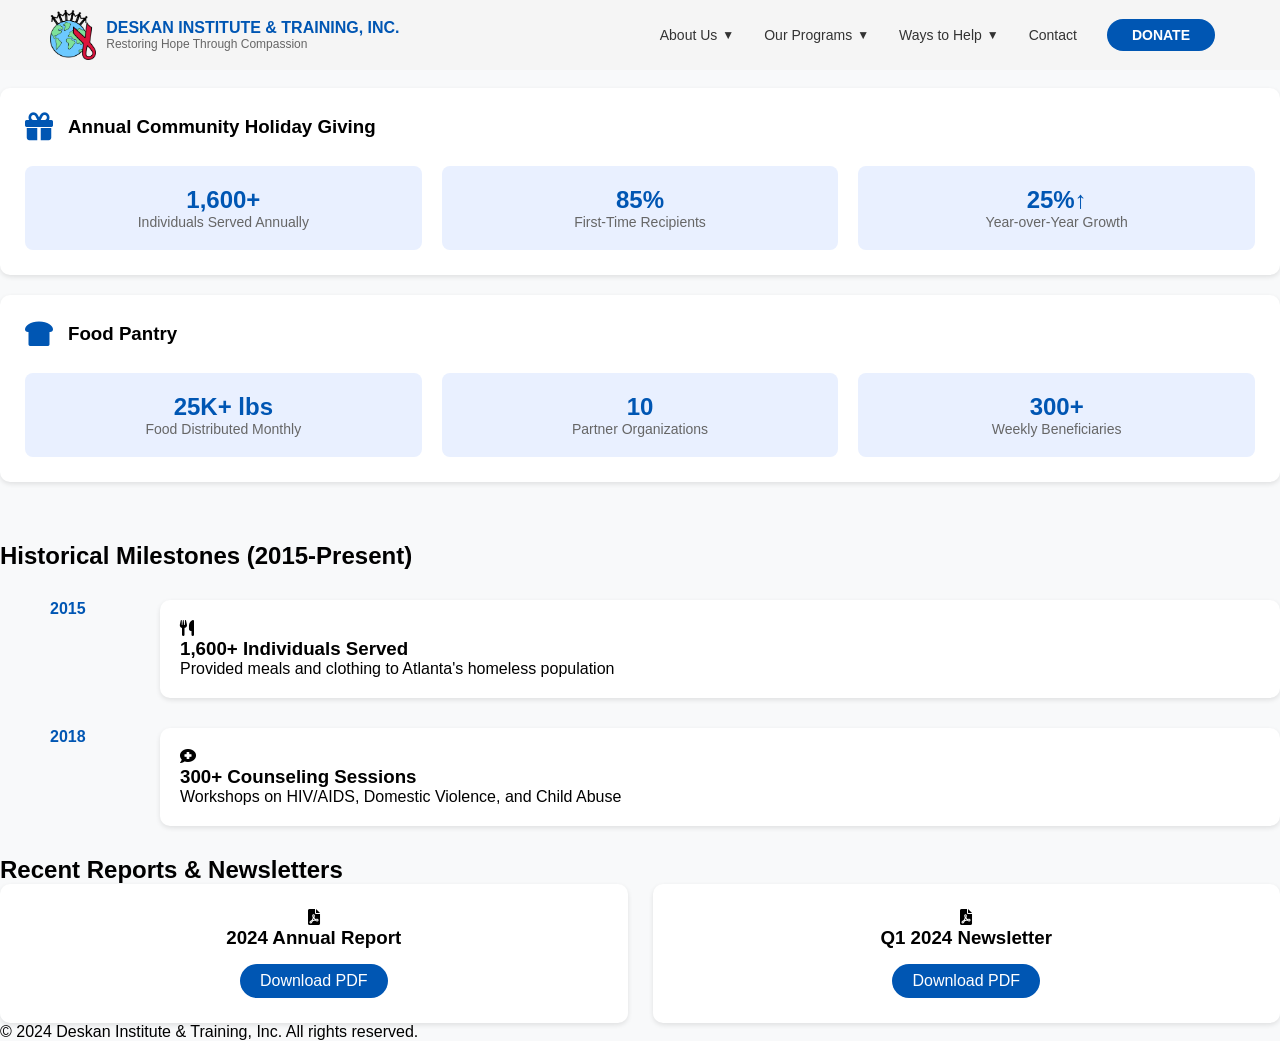
==== acc.html @ b95875cb "Intial Commit" ====
<!DOCTYPE html>
<html lang="en">
  <head>
    <meta charset="UTF-8" />
    <meta name="viewport" content="width=device-width, initial-scale=1.0" />
    <title>Program Statistics - Deskan Institute</title>
    <link rel="stylesheet" href="css/acc.css" />
    <link rel="stylesheet" href="css/styles.css" />
    <link
      rel="stylesheet"
      href="https://cdnjs.cloudflare.com/ajax/libs/font-awesome/6.0.0/css/all.min.css"
    />
  </head>
  <body>
    <!-- Reusable Header -->
    <header>
      <nav class="navbar">
        <div class="logo">
          <img src="logo.png" alt="Deskan Institute Logo" />
          <div>
            <h1>DESKAN INSTITUTE & TRAINING, INC.</h1>
            <p>Restoring Hope Through Compassion</p>
          </div>
        </div>
        <ul class="nav-links">
          <li class="dropdown">
            <a href="#">About Us</a>
            <ul class="dropdown-menu">
              <li><a href="mission.html">Our Mission</a></li>
              <li><a href="history.html">Our History</a></li>
              <li><a href="acc.html">Our Accomplishments</a></li>
              <li><a href="goals.html">Our Goals</a></li>
              <li><a href="partners.html">Our Partners</a></li>
            </ul>
          </li>
          <li class="dropdown">
            <a href="#">Our Programs</a>
            <ul class="dropdown-menu">
              <li><a href="rhm.html">Restoring Hope Ministry</a></li>
              <li><a href="chg.html">Community Holiday Giving</a></li>
              <li><a href="cc.html">Clothes Closet</a></li>
              <li><a href="#">Second Chance</a></li>
              <li><a href="#">Medical Missions</a></li>
              <li><a href="#">Food Pantry</a></li>
            </ul>
          </li>
          <li class="dropdown">
            <a href="#">Ways to Help</a>
            <ul class="dropdown-menu">
              <li><a href="#">Donate</a></li>
              <li><a href="#">Volunteer</a></li>
              <li><a href="#">Join a Committee</a></li>
              <li><a href="#">Sponsor/Partner</a></li>
            </ul>
          </li>
          <li><a href="#">Contact</a></li>
          <li><a href="#" class="donate-button">Donate</a></li>
        </ul>
      </nav>
    </header>
    <!-- Program Statistics Section -->
    <section class="program-stats">
      <div class="container">
        <h2>Program Highlights & Metrics</h2>

        <!-- Annual Community Holiday Giving -->
        <div class="program-card">
          <div class="program-header">
            <i class="fas fa-gift"></i>
            <h3>Annual Community Holiday Giving</h3>
          </div>
          <div class="stats-grid">
            <div class="stat-item">
              <div class="stat-value">1,600+</div>
              <div class="stat-label">Individuals Served Annually</div>
            </div>
            <div class="stat-item">
              <div class="stat-value">85%</div>
              <div class="stat-label">First-Time Recipients</div>
            </div>
            <div class="stat-item">
              <div class="stat-value">25%↑</div>
              <div class="stat-label">Year-over-Year Growth</div>
            </div>
          </div>
        </div>

        <!-- Food Pantry -->
        <div class="program-card">
          <div class="program-header">
            <i class="fas fa-bread-slice"></i>
            <h3>Food Pantry</h3>
          </div>
          <div class="stats-grid">
            <div class="stat-item">
              <div class="stat-value">25K+ lbs</div>
              <div class="stat-label">Food Distributed Monthly</div>
            </div>
            <div class="stat-item">
              <div class="stat-value">10</div>
              <div class="stat-label">Partner Organizations</div>
            </div>
            <div class="stat-item">
              <div class="stat-value">300+</div>
              <div class="stat-label">Weekly Beneficiaries</div>
            </div>
          </div>
        </div>

        <!-- Additional Program Cards -->
        <!-- Add similar blocks for Clothes Closet, Second Chance Program, Medical Missions, etc. -->
      </div>
    </section>

    <!-- Milestones Section -->
    <section class="milestones">
      <div class="container">
        <h2>Historical Milestones (2015-Present)</h2>
        <div class="timeline">
          <div class="timeline-item">
            <div class="timeline-year">2015</div>
            <div class="timeline-content">
              <i class="fas fa-utensils"></i>
              <h3>1,600+ Individuals Served</h3>
              <p>
                Provided meals and clothing to Atlanta's homeless population
              </p>
            </div>
          </div>
          <div class="timeline-item">
            <div class="timeline-year">2018</div>
            <div class="timeline-content">
              <i class="fas fa-comment-medical"></i>
              <h3>300+ Counseling Sessions</h3>
              <p>Workshops on HIV/AIDS, Domestic Violence, and Child Abuse</p>
            </div>
          </div>
          <!-- Add more timeline items -->
        </div>
      </div>
    </section>

    <!-- Recent Reports Section -->
    <section class="reports">
      <div class="container">
        <h2>Recent Reports & Newsletters</h2>
        <div class="report-grid">
          <div class="report-card">
            <i class="fas fa-file-pdf"></i>
            <h3>2024 Annual Report</h3>
            <a href="#" class="download-btn">Download PDF</a>
          </div>
          <div class="report-card">
            <i class="fas fa-file-pdf"></i>
            <h3>Q1 2024 Newsletter</h3>
            <a href="#" class="download-btn">Download PDF</a>
          </div>
          <!-- Add more report cards -->
        </div>
      </div>
    </section>

    <!-- Footer -->
    <footer>
      <p>&copy; 2024 Deskan Institute & Training, Inc. All rights reserved.</p>
    </footer>
  </body>
</html>
---- css/acc.css ----
/* Add these styles to your existing CSS */
.program-stats {
    background: #f8f9fa;
    padding: 40px 0;
}

.program-card {
    background: white;
    border-radius: 10px;
    padding: 25px;
    margin: 20px 0;
    box-shadow: 0 2px 5px rgba(0,0,0,0.1);
}

.program-header {
    display: flex;
    align-items: center;
    gap: 15px;
    margin-bottom: 25px;
}

.program-header i {
    font-size: 28px;
    color: #0056b3;
}

.stats-grid {
    display: grid;
    grid-template-columns: repeat(auto-fit, minmax(200px, 1fr));
    gap: 20px;
}

.stat-item {
    text-align: center;
    padding: 20px;
    background: #e9f0ff;
    border-radius: 8px;
}

.stat-value {
    font-size: 24px;
    font-weight: bold;
    color: #0056b3;
}

.stat-label {
    font-size: 14px;
    color: #666;
}

.timeline-item {
    display: flex;
    gap: 30px;
    margin: 30px 0;
    padding-left: 50px;
    position: relative;
}

.timeline-year {
    width: 80px;
    font-weight: bold;
    color: #0056b3;
}

.timeline-content {
    flex: 1;
    background: white;
    padding: 20px;
    border-radius: 10px;
    box-shadow: 0 2px 5px rgba(0,0,0,0.1);
}

.report-grid {
    display: grid;
    grid-template-columns: repeat(auto-fit, minmax(250px, 1fr));
    gap: 25px;
}

.report-card {
    background: white;
    padding: 25px;
    border-radius: 10px;
    text-align: center;
    box-shadow: 0 2px 5px rgba(0,0,0,0.1);
}

.download-btn {
    display: inline-block;
    background: #0056b3;
    color: white;
    padding: 8px 20px;
    border-radius: 20px;
    text-decoration: none;
    margin-top: 15px;
}
---- css/styles.css ----
/* General Reset */
* {
    margin: 0;
    padding: 0;
    box-sizing: border-box;
  }
  
  body {
    font-family: Arial, sans-serif;
    background-color: #f8f9fa; /* Light background */
  }
  
  header {
    background-color: #ffffff; /* White navbar */
    box-shadow: 0 2px 4px rgba(0, 0, 0, 0.1); /* Subtle shadow */
  }
  
  .navbar {
    display: flex;
    justify-content: space-between;
    align-items: center;
    background-color: whitesmoke;
    padding: 10px 50px;
    left: 0;
    position: fixed;
    right: 0;
    top: 0;
  }
  
  .logo {
    display: flex;
    align-items: center;
  }
  
  .logo img {
    height: 50px;
    margin-right: 10px;
  }
  
  .logo h1 {
    font-size: 16px;
    font-weight: bold;
    color: #0056b3; /* Blue color for the logo text */
  }
  
  .logo p {
    font-size: 12px;
    color: #666; /* Darker gray for tagline */
  }
  
  .nav-links {
    display: flex;
    list-style: none;
    align-items: center;
  }
  
  .nav-links li {
    position: relative;
    margin: 0 15px;
  }
  
  .nav-links a {
    text-decoration: none;
    font-size: 14px;
    color: #333; /* Dark gray */
    transition: color 0.3s ease;
  }
  
  .nav-links a:hover {
    color: #0056b3; /* Blue hover effect */
  }
  
  /* Updated Dropdown Menu Styling */
  .dropdown-menu {
    display: none;
    position: absolute;
    top: 100%;
    left: 0;
    background-color: #ffffff;
    border-radius: 8px;
    box-shadow: 0 4px 8px rgba(0, 0, 0, 0.1);
    list-style: none;
    padding: 10px 0; /* Add some vertical padding for comfort */
    z-index: 999; /* Ensures the menu appears above other elements */
  }
  
  /* Dropdown menu links */
  .dropdown-menu li {
    padding: 10px 20px; /* Add padding for more spacing between items */
  }
  
  /* Adjust dropdown link text */
  .dropdown-menu a {
    display: block;
    color: #333; /* Dark text */
    font-size: 14px; /* Font size for dropdown items */
    white-space: nowrap; /* Prevent text from wrapping */
  }
  
  /* Hover effect for dropdown items */
  .dropdown-menu a:hover {
    background-color: #f4f4f4; /* Light gray hover effect */
    color: #0056b3; /* Blue text on hover */
  }
  
  /* Show dropdown on hover */
  .dropdown:hover .dropdown-menu {
    display: block;
  }
  
  /* Add arrow beside dropdown items */
  .nav-links .dropdown > a::after {
    content: "\25BC"; /* Unicode for down arrow */
    font-size: 12px;
    color: #333;
    margin-left: 5px;
  }
  
  /* Rotate arrow on hover */
  .dropdown:hover > a::after {
    transform: rotate(180deg); /* Flip the arrow upward */
    transition: transform 0.3s ease;
  }
  
  /* Donate button styling */
  .donate-button {
    background-color: #0056b3; /* Blue background */
    color: white !important; /* White text */
    padding: 8px 25px; /* Adjust padding for a balanced button */
    border-radius: 25px;
    font-size: 14px;
    font-weight: bold;
    text-transform: uppercase;
    transition: background-color 0.3s ease;
  }
  
  .donate-button:hover {
    background-color: #003d80; /* Darker blue hover effect */
    color: white;
  }
  
  /* Add arrow styles for dropdown */
.nav-links .dropdown > a {
    position: relative;
    display: flex;
    align-items: center;
    justify-content: space-between;
  }
  
  .nav-links .dropdown > a .arrow {
    font-size: 12px;
    color: #333;
    margin-left: 5px; /* Add spacing between the text and arrow */
    transition: transform 0.3s ease;
  }
  
  /* Rotate the arrow when hovering over dropdowns */
  .dropdown:hover .arrow {
    transform: rotate(180deg); /* Flip the arrow upward */
  }
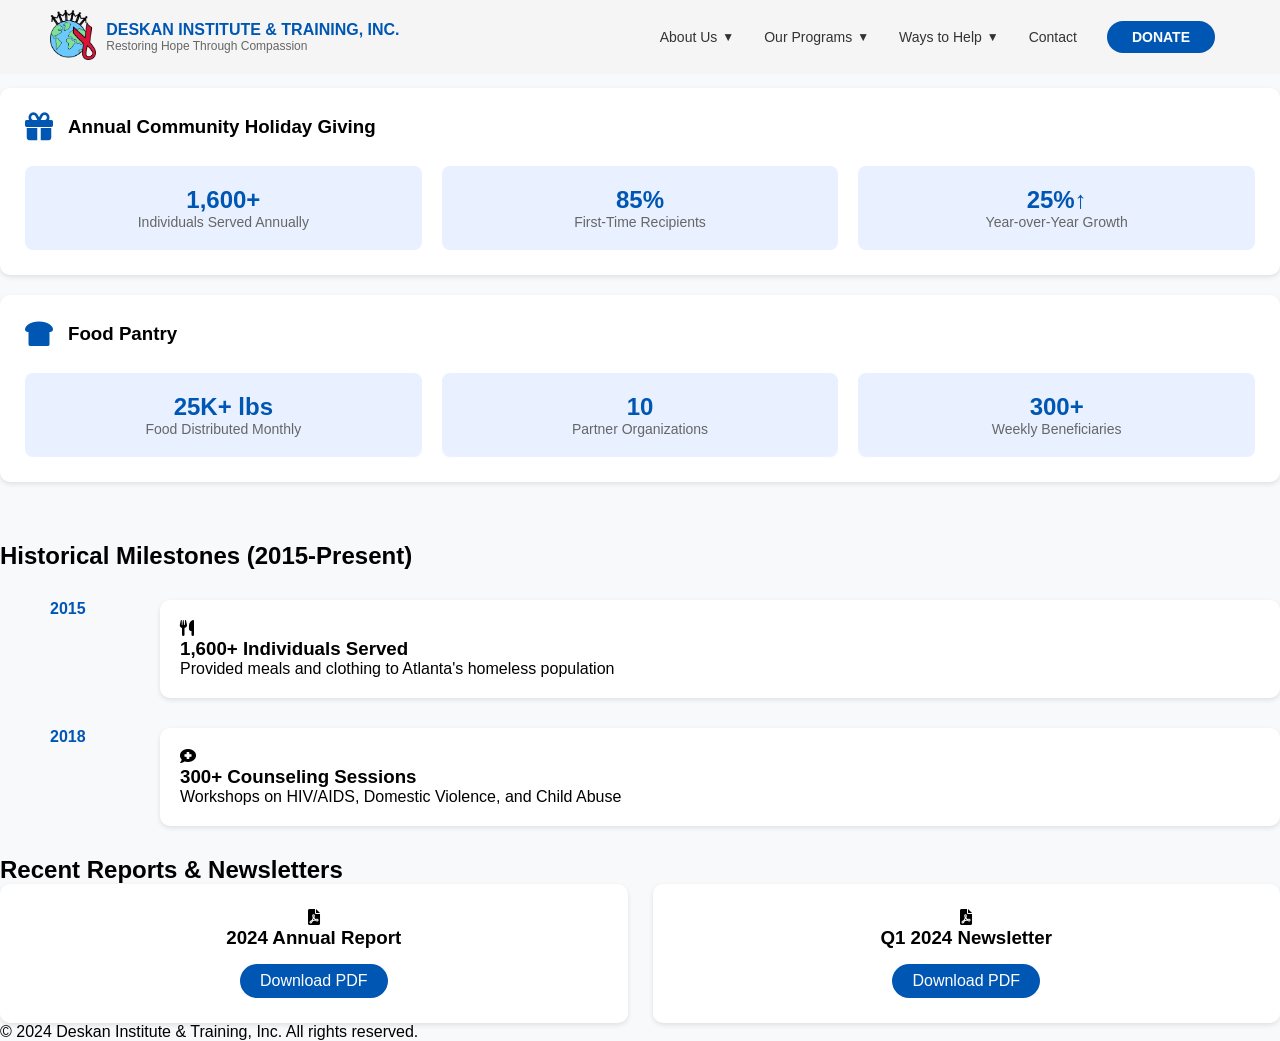
==== commit f00930d0: "when clicked on logo the page returns to home" ====
--- a/acc.html
+++ b/acc.html
@@ -16,7 +16,9 @@
     <header>
       <nav class="navbar">
         <div class="logo">
-          <img src="logo.png" alt="Deskan Institute Logo" />
+          <a href="index.html">
+            <img src="logo.png" alt="Deskan Institute Logo" />
+          </a>
           <div>
             <h1>DESKAN INSTITUTE & TRAINING, INC.</h1>
             <p>Restoring Hope Through Compassion</p>
@@ -27,7 +29,7 @@
             <a href="#">About Us</a>
             <ul class="dropdown-menu">
               <li><a href="mission.html">Our Mission</a></li>
-              <li><a href="history.html">Our History</a></li>
+              <!-- <li><a href="history.html">Our History</a></li> -->
               <li><a href="acc.html">Our Accomplishments</a></li>
               <li><a href="goals.html">Our Goals</a></li>
               <li><a href="partners.html">Our Partners</a></li>
